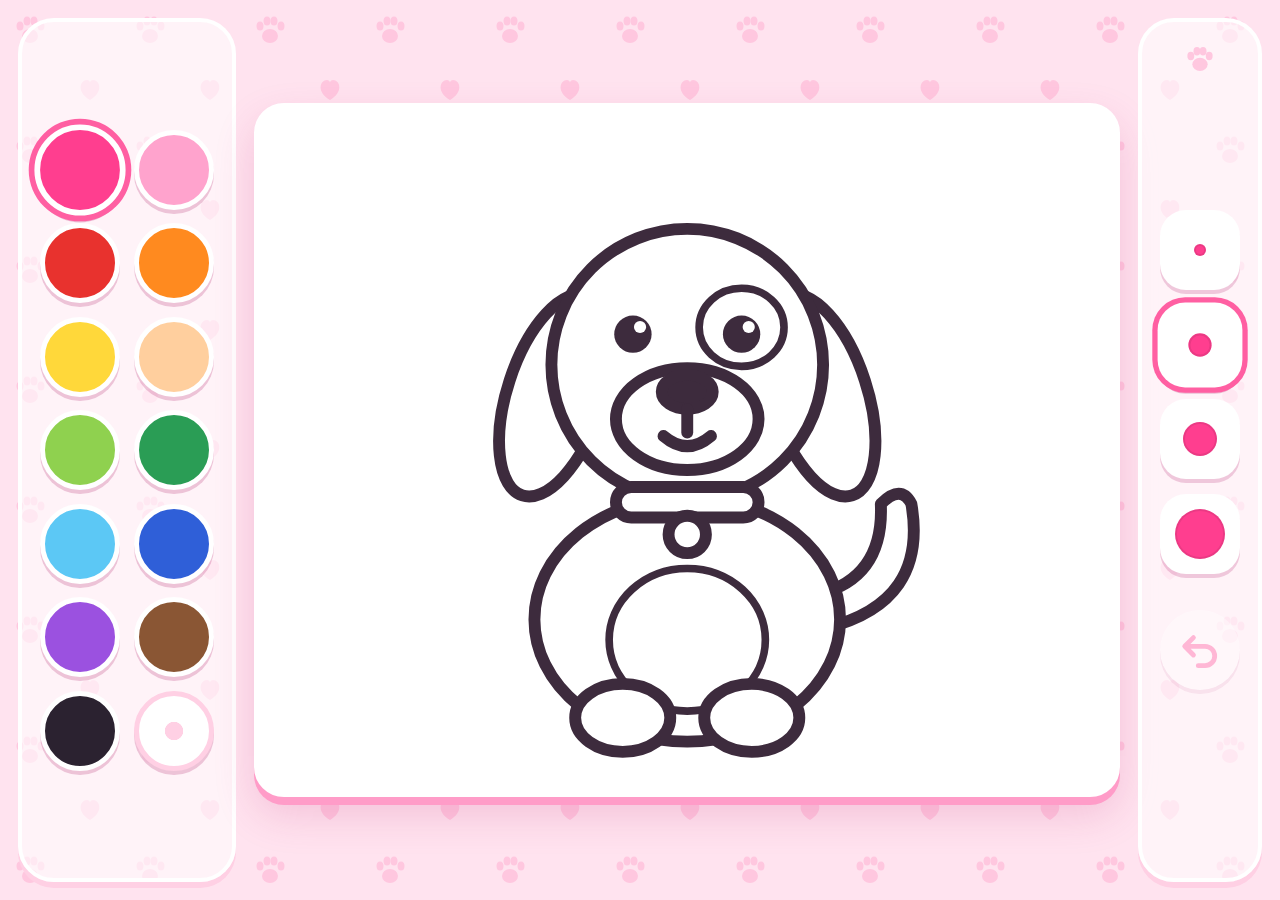
==== index.html @ 72057b92 "Pintitas: app para pintar animalitos en la tablet Co-Authored-By: Claude Opus 5.5 <noreply@anthropic" ====
<!doctype html>
<html lang="es">
<head>
<meta charset="utf-8">
<meta name="viewport" content="width=device-width, initial-scale=1, maximum-scale=1, user-scalable=no, viewport-fit=cover">
<meta name="theme-color" content="#ff5fa2">
<meta name="mobile-web-app-capable" content="yes">
<title>Pintitas</title>
<link rel="manifest" href="manifest.webmanifest">
<link rel="icon" href="icono-192.png">
<link rel="preconnect" href="https://fonts.googleapis.com">
<link rel="preconnect" href="https://fonts.gstatic.com" crossorigin>
<link href="https://fonts.googleapis.com/css2?family=Fredoka:wght@500;600&display=swap" rel="stylesheet">
<link rel="stylesheet" href="estilos.css">
</head>
<body>
<div id="app">
  <aside id="colores" class="panel"></aside>

  <main id="centro">
    <div id="hoja">
      <canvas id="lienzo" width="1250" height="1000"></canvas>
      <div id="linea"></div>
    </div>
  </main>

  <aside id="herramientas" class="panel">
    <button id="secreto" aria-label="Menú de papá">
      <svg viewBox="0 0 60 60" aria-hidden="true">
        <circle class="anillo" cx="30" cy="30" r="26"/>
        <g class="huella">
          <ellipse cx="30" cy="37" rx="10" ry="8.5"/>
          <ellipse cx="18" cy="26" rx="4.5" ry="5.5"/>
          <ellipse cx="26" cy="20" rx="4.5" ry="5.5"/>
          <ellipse cx="34" cy="20" rx="4.5" ry="5.5"/>
          <ellipse cx="42" cy="26" rx="4.5" ry="5.5"/>
        </g>
      </svg>
    </button>
    <div id="tamanos"></div>
    <button id="deshacer" class="redondo" aria-label="Deshacer">
      <svg viewBox="0 0 48 48" aria-hidden="true"><path d="M17 12 L8 21 L17 30 M9 21 H29 a10 10 0 0 1 0 20 H22"/></svg>
    </button>
  </aside>
</div>

<!-- Pregunta para papá -->
<div id="clave" class="velo" hidden>
  <div class="tarjeta chica">
    <p class="titulo">Solo para papá</p>
    <p id="pregunta"></p>
    <div id="respuesta"></div>
    <div id="teclado"></div>
  </div>
</div>

<!-- Menú de papá -->
<div id="menu" class="velo" hidden>
  <div class="tarjeta grande">
    <div class="cabecera">
      <p class="titulo">Elige el dibujo</p>
      <button id="listo" class="boton rosa">Listo</button>
    </div>
    <div id="galeria" class="desplazable"></div>
    <div class="pie">
      <button id="borrar" class="boton">Borrar este dibujo</button>
      <button id="completa" class="boton">Pantalla completa</button>
    </div>
  </div>
</div>

<script src="plantillas.js"></script>
<script src="app.js"></script>
</body>
</html>
---- estilos.css ----
:root {
  --fondo: #ffe3ef;
  --rosa: #ff5fa2;
  --rosa-medio: #ff9cc8;
  --rosa-suave: #ffd0e4;
  --tinta: #4a2d45;
  --b: min(9.4vh, 80px);
}

* { box-sizing: border-box; -webkit-tap-highlight-color: transparent; }

html, body {
  margin: 0;
  height: 100%;
  overflow: hidden;
  overscroll-behavior: none;
  touch-action: none;
  -webkit-user-select: none;
  user-select: none;
  -webkit-touch-callout: none;
}

body {
  background-color: var(--fondo);
  background-image: url("data:image/svg+xml,%3Csvg xmlns='http://www.w3.org/2000/svg' width='120' height='120' viewBox='0 0 120 120'%3E%3Cg fill='%23ffc7df'%3E%3Cellipse cx='30' cy='36' rx='8' ry='7'/%3E%3Cellipse cx='20' cy='26' rx='3.5' ry='4.5'/%3E%3Cellipse cx='27' cy='21' rx='3.5' ry='4.5'/%3E%3Cellipse cx='34' cy='21' rx='3.5' ry='4.5'/%3E%3Cellipse cx='41' cy='26' rx='3.5' ry='4.5'/%3E%3Cpath d='M90 100c-14-8-10-20-3-20 3 0 3 3 3 3s0-3 3-3c7 0 11 12-3 20z'/%3E%3C/g%3E%3C/svg%3E");
  color: var(--tinta);
  font-family: 'Fredoka', 'Nunito', system-ui, sans-serif;
}

button {
  font: inherit;
  color: inherit;
  border: 0;
  padding: 0;
  background: none;
  cursor: pointer;
  touch-action: none;
}

#app {
  display: grid;
  grid-template-columns: auto 1fr auto;
  gap: 2vh;
  height: 100vh;
  height: 100dvh;
  padding: 2vh;
}

.panel {
  background: rgba(255, 255, 255, 0.6);
  border: 4px solid #fff;
  border-radius: 36px;
  padding: 2vh;
  box-shadow: 0 6px 0 var(--rosa-suave);
}

/* Colores */
#colores {
  display: grid;
  grid-template-columns: repeat(2, var(--b));
  grid-auto-rows: var(--b);
  gap: 1.5vh;
  align-content: center;
}

.color {
  width: var(--b);
  height: var(--b);
  border-radius: 50%;
  background: var(--c);
  border: 5px solid #fff;
  box-shadow: 0 4px 0 rgba(190, 70, 130, 0.28);
  transition: transform 0.15s ease;
}
.color.blanco {
  background: #fff;
  border-color: var(--rosa-suave);
  background-image: radial-gradient(circle, var(--rosa-suave) 0 18%, transparent 19%);
}
.color.activo {
  transform: scale(1.14);
  box-shadow: 0 0 0 5px var(--rosa), 0 6px 0 rgba(190, 70, 130, 0.3);
}
.color:active { transform: scale(0.94); }

/* Hoja */
#centro {
  display: flex;
  align-items: center;
  justify-content: center;
  min-width: 0;
  min-height: 0;
}

#hoja {
  position: relative;
  aspect-ratio: 5 / 4;
  width: min(100%, calc((100dvh - 4vh - 14px) * 1.25));
  background: #fff;
  border-radius: 30px;
  border: 7px solid #fff;
  box-shadow: 0 8px 0 var(--rosa-medio), 0 18px 40px rgba(200, 60, 130, 0.2);
  overflow: hidden;
  isolation: isolate;
}

#lienzo, #linea {
  position: absolute;
  inset: 0;
  width: 100%;
  height: 100%;
  border-radius: 22px;
}
#lienzo { touch-action: none; }
#linea { pointer-events: none; mix-blend-mode: multiply; }
#linea svg { display: block; width: 100%; height: 100%; }

/* Herramientas */
#herramientas {
  position: relative;
  display: flex;
  flex-direction: column;
  align-items: center;
  justify-content: center;
  gap: 2vh;
  width: calc(var(--b) + 4vh + 8px);
}

#tamanos { display: flex; flex-direction: column; gap: 1.6vh; }

.tamano, .redondo {
  width: var(--b);
  height: var(--b);
  border-radius: 26px;
  background: #fff;
  display: grid;
  place-items: center;
  box-shadow: 0 4px 0 rgba(190, 70, 130, 0.25);
  transition: transform 0.15s ease;
}
.tamano span {
  display: block;
  border-radius: 50%;
  background: var(--c, var(--rosa));
  box-shadow: inset 0 0 0 2px rgba(0, 0, 0, 0.08);
}
.tamano.activo { box-shadow: 0 0 0 5px var(--rosa), 0 6px 0 rgba(190, 70, 130, 0.3); transform: scale(1.06); }
.tamano:active, .redondo:active { transform: scale(0.94); }

.redondo { border-radius: 50%; margin-top: 2vh; }
.redondo svg { width: 58%; height: 58%; fill: none; stroke: var(--rosa); stroke-width: 5; stroke-linecap: round; stroke-linejoin: round; }
.redondo:disabled { opacity: 0.4; }

/* Botón escondido de papá */
#secreto {
  position: absolute;
  top: 1.6vh;
  left: 50%;
  translate: -50% 0;
  width: 46px;
  height: 46px;
  opacity: 0.5;
}
#secreto svg { width: 100%; height: 100%; overflow: visible; }
#secreto .huella { fill: var(--rosa-medio); }
#secreto .anillo {
  fill: none;
  stroke: var(--rosa);
  stroke-width: 5;
  stroke-linecap: round;
  stroke-dasharray: 164;
  stroke-dashoffset: 164;
  transform: rotate(-90deg);
  transform-origin: 30px 30px;
}
#secreto.cargando { opacity: 1; }
#secreto.cargando .anillo { stroke-dashoffset: 0; transition: stroke-dashoffset 3s linear; }

/* Ventanas de papá */
.velo {
  position: fixed;
  inset: 0;
  z-index: 10;
  display: grid;
  place-items: center;
  background: rgba(255, 190, 220, 0.55);
  backdrop-filter: blur(6px);
  -webkit-backdrop-filter: blur(6px);
  padding: 3vh;
}
.velo[hidden] { display: none; }

.tarjeta {
  background: #fff;
  border-radius: 32px;
  box-shadow: 0 10px 0 var(--rosa-medio), 0 24px 60px rgba(200, 60, 130, 0.25);
  padding: 24px;
}
.tarjeta.chica { width: min(420px, 100%); text-align: center; }
.tarjeta.grande { width: min(1100px, 100%); max-height: calc(100dvh - 6vh); display: flex; flex-direction: column; gap: 16px; }

.titulo { margin: 0; font-size: 26px; font-weight: 600; color: var(--rosa); }
#pregunta { margin: 10px 0 8px; font-size: 34px; font-weight: 600; }
#respuesta {
  height: 64px;
  margin: 0 auto 14px;
  width: 140px;
  border-radius: 18px;
  background: var(--fondo);
  font-size: 40px;
  font-weight: 600;
  line-height: 64px;
}
#respuesta.mal { animation: sacudir 0.4s; background: #ffd5d5; }
@keyframes sacudir { 25% { translate: -10px 0; } 75% { translate: 10px 0; } }

#teclado { display: grid; grid-template-columns: repeat(3, 1fr); gap: 10px; }
#teclado button {
  height: 64px;
  border-radius: 18px;
  background: var(--fondo);
  font-size: 30px;
  font-weight: 600;
}
#teclado button:active { background: var(--rosa-suave); }
#teclado .chico { font-size: 18px; }

.cabecera, .pie { display: flex; align-items: center; justify-content: space-between; gap: 12px; }
.pie { justify-content: flex-start; }

.boton {
  padding: 14px 22px;
  border-radius: 18px;
  background: var(--fondo);
  font-size: 19px;
  font-weight: 600;
}
.boton.rosa { background: var(--rosa); color: #fff; }
.boton.alerta { background: #ff6b6b; color: #fff; }

#galeria {
  display: grid;
  grid-template-columns: repeat(auto-fill, minmax(150px, 1fr));
  gap: 14px;
  overflow-y: auto;
  touch-action: pan-y;
  padding: 4px;
  min-height: 0;
}
.ficha {
  border-radius: 20px;
  background: var(--fondo);
  padding: 8px 8px 6px;
  border: 4px solid transparent;
  display: flex;
  flex-direction: column;
  align-items: center;
  gap: 4px;
  touch-action: pan-y;
}
.ficha.activa { border-color: var(--rosa); }
.ficha .mini { width: 100%; aspect-ratio: 5 / 4; background: #fff; border-radius: 14px; overflow: hidden; }
.ficha .mini svg { display: block; width: 100%; height: 100%; }
.ficha span { font-size: 17px; font-weight: 600; }

/* Tablet en vertical */
@media (orientation: portrait) {
  :root { --b: min(9vw, 80px); }
  #app { grid-template-columns: 1fr; grid-template-rows: auto 1fr auto; }
  #colores { grid-template-columns: repeat(7, var(--b)); justify-content: center; }
  #herramientas { flex-direction: row; width: auto; }
  #tamanos { flex-direction: row; }
  .redondo { margin: 0 0 0 2vw; }
  #secreto { top: 50%; left: 2vw; translate: 0 -50%; }
  #hoja { width: min(100%, calc((100dvh - 3 * var(--b) - 16vh) * 1.25)); }
}
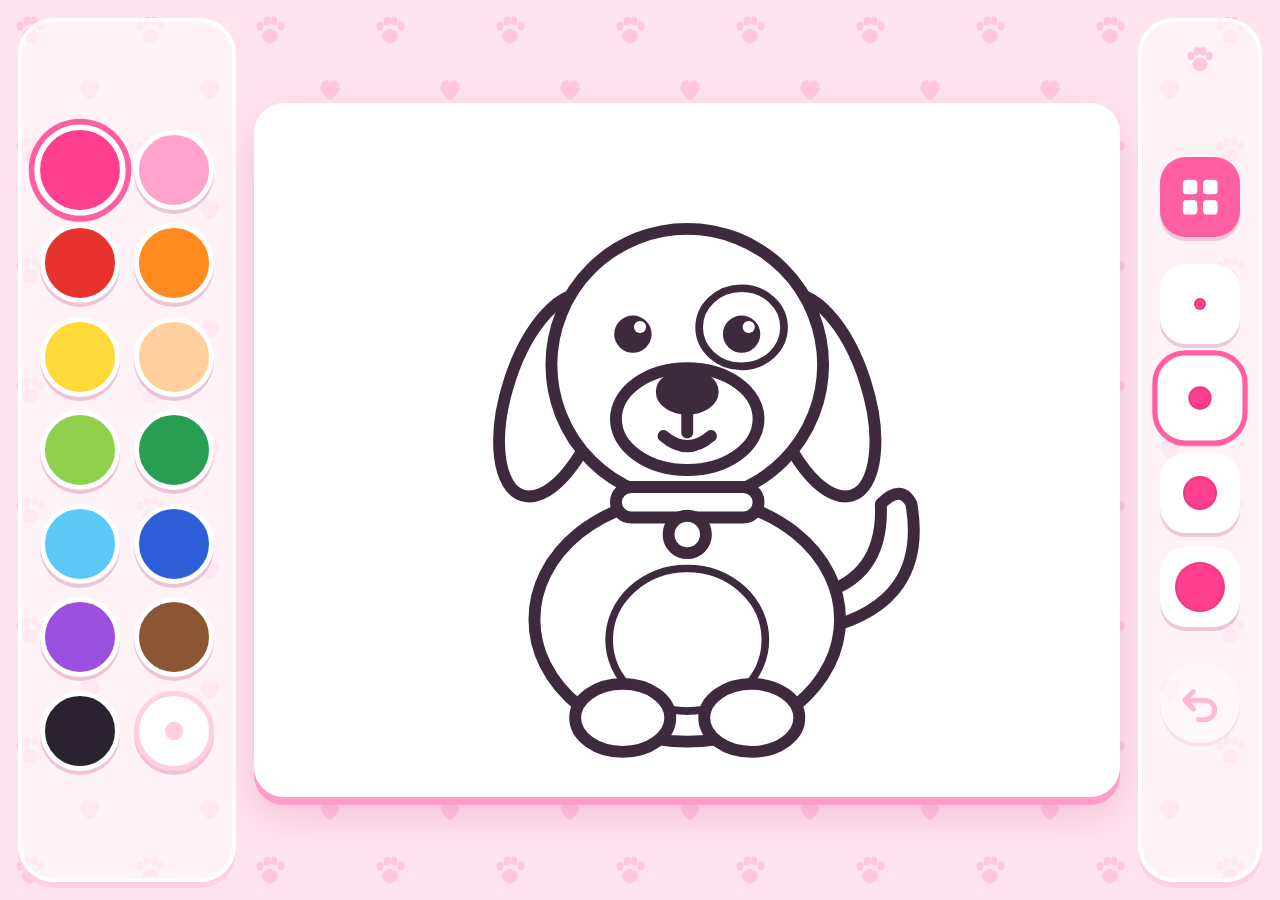
==== commit 79a2a3aa: "Botón para que la niña elija el dibujo Co-Authored-By: Claude Opus 5.5 <noreply@anthropic.com>" ====
--- a/index.html
+++ b/index.html
@@ -37,6 +37,12 @@
         </g>
       </svg>
     </button>
+    <button id="dibujos" class="redondo dibujos" aria-label="Elegir dibujo">
+      <svg viewBox="0 0 48 48" aria-hidden="true">
+        <rect x="6" y="6" width="15" height="15" rx="4"/><rect x="27" y="6" width="15" height="15" rx="4"/>
+        <rect x="6" y="27" width="15" height="15" rx="4"/><rect x="27" y="27" width="15" height="15" rx="4"/>
+      </svg>
+    </button>
     <div id="tamanos"></div>
     <button id="deshacer" class="redondo" aria-label="Deshacer">
       <svg viewBox="0 0 48 48" aria-hidden="true"><path d="M17 12 L8 21 L17 30 M9 21 H29 a10 10 0 0 1 0 20 H22"/></svg>
@@ -58,8 +64,11 @@
 <div id="menu" class="velo" hidden>
   <div class="tarjeta grande">
     <div class="cabecera">
-      <p class="titulo">Elige el dibujo</p>
+      <p class="titulo" id="titulo-menu">Elige el dibujo</p>
       <button id="listo" class="boton rosa">Listo</button>
+      <button id="cerrar-nina" class="cerrar" aria-label="Cerrar">
+        <svg viewBox="0 0 48 48" aria-hidden="true"><path d="M14 14 L34 34 M34 14 L14 34"/></svg>
+      </button>
     </div>
     <div id="galeria" class="desplazable"></div>
     <div class="pie">
--- a/estilos.css
+++ b/estilos.css
@@ -263,6 +263,27 @@
 .ficha .mini svg { display: block; width: 100%; height: 100%; }
 .ficha span { font-size: 17px; font-weight: 600; }
 
+/* Botón de dibujos (lo usa ella) */
+.redondo.dibujos { margin: 0 0 1vh; border-radius: 26px; background: var(--rosa); }
+.redondo.dibujos svg { fill: #fff; stroke: none; }
+
+.cerrar {
+  display: none;
+  width: 64px;
+  height: 64px;
+  border-radius: 50%;
+  background: var(--rosa);
+  flex: none;
+}
+.cerrar svg { width: 60%; height: 60%; fill: none; stroke: #fff; stroke-width: 6; stroke-linecap: round; }
+
+/* Galería en modo niña: fichas grandes, sin botones de papá */
+#menu.nina .pie, #menu.nina #listo { display: none; }
+#menu.nina .cerrar { display: grid; place-items: center; }
+#menu.nina .titulo { font-size: 30px; }
+#menu.nina #galeria { grid-template-columns: repeat(auto-fill, minmax(190px, 1fr)); gap: 18px; }
+#menu.nina .ficha span { font-size: 20px; }
+
 /* Tablet en vertical */
 @media (orientation: portrait) {
   :root { --b: min(9vw, 80px); }
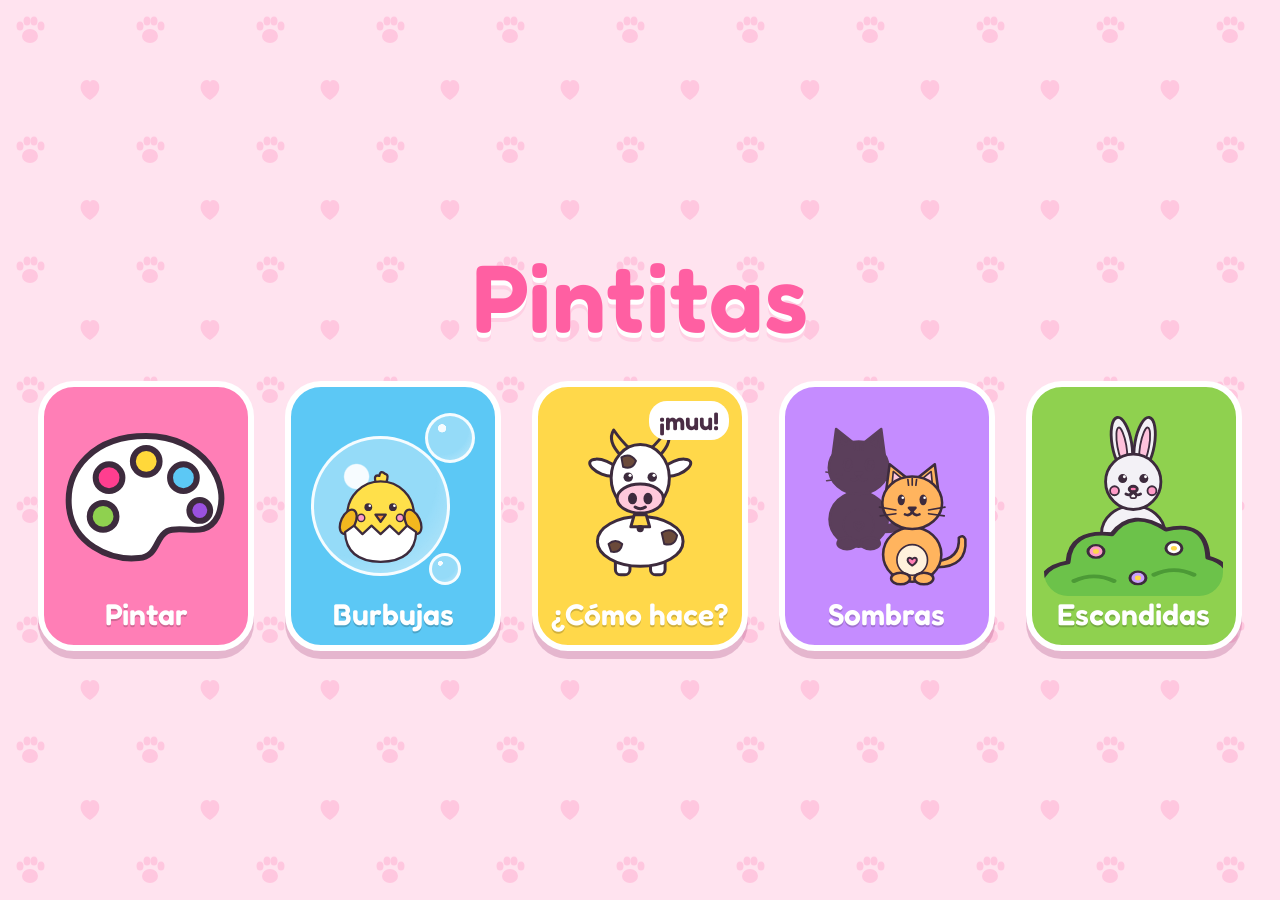
==== commit 0ee4be85: "Inicio con 4 juegos: Burbujas, ¿Cómo hace?, Sombras y Escondidas Co-Authored-By: Claude Opus 5.5 <no" ====
--- a/index.html
+++ b/index.html
@@ -14,8 +14,25 @@
 <link rel="stylesheet" href="estilos.css">
 </head>
 <body>
-<div id="app">
-  <aside id="colores" class="panel"></aside>
+<!-- Inicio: los juegos -->
+<section id="inicio" class="pantalla">
+  <h1 class="logo">Pintitas</h1>
+  <div id="botones-inicio"></div>
+</section>
+
+<!-- Juegos (se arman en juegos.js) -->
+<section id="j-burbujas" class="pantalla juego" hidden></section>
+<section id="j-animales" class="pantalla juego" hidden></section>
+<section id="j-sombras" class="pantalla juego" hidden></section>
+<section id="j-escondidas" class="pantalla juego" hidden></section>
+
+<!-- Pintar -->
+<div id="app" class="pantalla" hidden>
+  <aside id="colores" class="panel">
+    <button class="casita ancha" aria-label="Volver al inicio">
+      <svg viewBox="0 0 48 48" aria-hidden="true"><path d="M24 7 L43 24 H37 V41 H11 V24 H5 Z"/><rect x="20" y="29" width="8" height="12" rx="2" class="puerta"/></svg>
+    </button>
+  </aside>
 
   <main id="centro">
     <div id="hoja">
@@ -80,5 +97,6 @@
 
 <script src="plantillas.js"></script>
 <script src="app.js"></script>
+<script src="juegos.js"></script>
 </body>
 </html>
--- a/estilos.css
+++ b/estilos.css
@@ -295,3 +295,295 @@
   #secreto { top: 50%; left: 2vw; translate: 0 -50%; }
   #hoja { width: min(100%, calc((100dvh - 3 * var(--b) - 16vh) * 1.25)); }
 }
+
+/* ================= Pantallas y juegos ================= */
+.pantalla[hidden] { display: none !important; }
+
+/* Animalitos a color */
+.pintado, .sombra { width: 100%; height: 100%; }
+.pintado svg, .sombra svg { display: block; width: 100%; height: 100%; overflow: visible; }
+.pintado svg > g { fill: var(--c1); }
+.pintado .d { fill: var(--c2); }
+.pintado .d2 { fill: #c98b5e; }
+.pintado .d3 { fill: #8fd36a; }
+.pintado .bl { fill: #fff; }
+.pintado .pico { fill: #ff9a2e; }
+.pintado .rosa { fill: #ff7eb6; }
+.pintado .rosado { fill: #ffc9dc; }
+.pintado .amar { fill: #ffd84a; }
+.pintado .amar2 { fill: #f2b81f; }
+.pintado .verde { fill: #7cc95a; }
+.pintado .verde2 { fill: #4fb565; }
+.pintado .agua { fill: #bfe9ff; }
+.pintado .crema { fill: #fff1cf; }
+.pintado .cafe { fill: #96693f; }
+.pintado .morado { fill: #8a4fd6; }
+.pintado .mj { fill: #ff9cc8; }
+.juego .esc, #inicio .esc { display: none; }
+.sombra svg * { stroke: #5b3f5b; }
+.sombra svg > g, .sombra svg *:not([fill="none"]) { fill: #5b3f5b; }
+.sombra .esc { display: none; }
+
+/* Casita para volver */
+.casita {
+  width: 76px;
+  height: 76px;
+  border-radius: 50%;
+  background: var(--rosa);
+  box-shadow: 0 5px 0 #d94a88;
+  display: grid;
+  place-items: center;
+  flex: none;
+}
+.casita svg { width: 58%; height: 58%; }
+.casita svg path { fill: #fff; }
+.casita svg .puerta { fill: var(--rosa); }
+.casita:active { transform: translateY(3px); box-shadow: 0 2px 0 #d94a88; }
+.juego > .casita { position: absolute; top: 3vh; left: 3vh; z-index: 5; }
+#colores .casita.ancha {
+  grid-column: 1 / -1;
+  width: auto;
+  height: var(--b);
+  border-radius: calc(var(--b) / 2);
+}
+#colores .casita.ancha svg { width: auto; height: 60%; }
+
+/* Inicio */
+#inicio {
+  height: 100vh;
+  height: 100dvh;
+  display: flex;
+  flex-direction: column;
+  align-items: center;
+  justify-content: center;
+  gap: 4vh;
+  padding: 3vh 3vw;
+}
+.logo {
+  margin: 0;
+  font-size: min(13vh, 96px);
+  font-weight: 600;
+  color: var(--rosa);
+  letter-spacing: 1px;
+  text-shadow: 0 5px 0 #fff, 0 9px 0 var(--rosa-suave);
+  line-height: 1;
+}
+#botones-inicio {
+  display: grid;
+  grid-template-columns: repeat(5, 1fr);
+  gap: 2.4vw;
+  width: min(100%, 1250px);
+}
+.entrada {
+  aspect-ratio: 4 / 5;
+  max-height: 58vh;
+  border-radius: 36px;
+  background: var(--fondo-boton);
+  border: 6px solid #fff;
+  box-shadow: 0 8px 0 rgba(150, 50, 110, 0.25);
+  display: flex;
+  flex-direction: column;
+  align-items: center;
+  padding: 1.6vh 1vw 1.4vh;
+  transition: transform 0.15s;
+}
+.entrada:active { transform: scale(0.95); }
+.entrada span {
+  font-size: min(3.6vh, 2.4vw, 30px);
+  font-weight: 600;
+  color: #fff;
+  text-shadow: 0 2px 0 rgba(0, 0, 0, 0.18);
+  white-space: nowrap;
+}
+.arte { position: relative; flex: 1; width: 100%; min-height: 0; }
+.arte > .pintado, .arte > .sombra, .arte > svg { position: absolute; inset: 0; }
+.arte .paleta { width: 100%; height: 100%; }
+.arte .globo {
+  position: absolute;
+  top: 0;
+  right: 0;
+  background: #fff;
+  border-radius: 18px;
+  padding: 4px 10px;
+  font-size: min(2.8vh, 2vw);
+  font-weight: 600;
+  color: var(--tinta);
+}
+.arte.dos .sombra { transform: translate(-16%, -8%) scale(0.85); }
+.arte.dos .pintado { transform: translate(14%, 10%) scale(0.85); }
+.pompa {
+  position: absolute;
+  border-radius: 50%;
+  background: radial-gradient(circle at 32% 28%, rgba(255,255,255,.95) 0 9%, rgba(255,255,255,.35) 10% 60%, rgba(255,255,255,.6) 100%);
+  border: 3px solid rgba(255, 255, 255, 0.9);
+}
+.pompa.p1 { width: 78%; aspect-ratio: 1; left: 4%; top: 18%; }
+.pompa.p1 .pintado { transform: scale(0.9); }
+.pompa.p2 { width: 28%; aspect-ratio: 1; right: 4%; top: 6%; }
+.pompa.p3 { width: 18%; aspect-ratio: 1; right: 12%; bottom: 6%; }
+.arte.esconde { overflow: hidden; border-radius: 24px; }
+.arte.esconde .pintado { transform: translateY(-4%) scale(0.95); }
+.arte .mata { position: absolute; left: -6%; right: -6%; bottom: -4%; height: 52%; }
+.arte .mata svg { width: 100%; height: 100%; display: block; }
+
+/* Fondo de los juegos */
+.juego {
+  position: relative;
+  height: 100vh;
+  height: 100dvh;
+  overflow: hidden;
+}
+
+/* Burbujas */
+#j-burbujas { background: linear-gradient(#cdeeff, #ffe3ef); }
+.campo { position: absolute; inset: 0; }
+.burbuja { position: absolute; bottom: -30vmin; }
+.burbuja .interior {
+  width: 100%;
+  height: 100%;
+  border-radius: 50%;
+  padding: 12%;
+  background: radial-gradient(circle at 32% 28%, rgba(255,255,255,.95) 0 8%, rgba(255,255,255,.25) 9% 62%, rgba(190,230,255,.55) 100%);
+  border: 4px solid rgba(255, 255, 255, 0.95);
+  box-shadow: inset -6px -8px 0 rgba(150, 200, 255, 0.35), 0 6px 18px rgba(120, 160, 220, 0.25);
+}
+
+/* Chispas de fiesta */
+.chispa {
+  position: fixed;
+  z-index: 50;
+  width: 18px;
+  height: 18px;
+  border-radius: 50%;
+  pointer-events: none;
+}
+.chispa.estrellita {
+  width: 28px;
+  height: 28px;
+  border-radius: 0;
+  clip-path: polygon(50% 0, 62% 36%, 100% 38%, 70% 60%, 80% 100%, 50% 76%, 20% 100%, 30% 60%, 0 38%, 38% 36%);
+}
+
+/* ¿Cómo hace? */
+#j-animales { background: linear-gradient(#fff4c4, #ffe3ef); }
+.barra {
+  position: absolute;
+  top: 3vh;
+  right: 3vh;
+  display: flex;
+  gap: 2vh;
+  z-index: 5;
+}
+.redondo-juego {
+  width: 76px;
+  height: 76px;
+  border-radius: 50%;
+  background: #fff;
+  box-shadow: 0 5px 0 rgba(150, 50, 110, 0.2);
+  display: grid;
+  place-items: center;
+  font-size: 46px;
+  font-weight: 600;
+  color: var(--rosa);
+}
+.redondo-juego svg { width: 56%; height: 56%; fill: none; stroke: var(--rosa); stroke-width: 5; stroke-linecap: round; stroke-linejoin: round; }
+.pregunta { background: #ffd84a; color: #fff; text-shadow: 0 2px 0 rgba(0,0,0,.15); }
+.pregunta.activa { animation: latido 1.2s ease-in-out infinite; }
+@keyframes latido { 50% { transform: scale(1.12); } }
+.grilla {
+  position: absolute;
+  inset: 13vh 4vw 4vh;
+  display: grid;
+  grid-template-columns: repeat(4, 1fr);
+  gap: 2.4vw;
+  align-items: center;
+}
+.carta {
+  aspect-ratio: 5 / 6;
+  max-height: 100%;
+  border-radius: 34px;
+  background: #fff;
+  border: 6px solid #fff;
+  box-shadow: 0 8px 0 rgba(150, 50, 110, 0.18);
+  padding: 4%;
+}
+.carta.bien { border-color: #8fd14f; background: #f1ffe6; }
+
+/* Sombras */
+#j-sombras { background: linear-gradient(#efe2ff, #ffe3ef); }
+.zona-sombra {
+  position: absolute;
+  top: 4vh;
+  left: 50%;
+  translate: -50% 0;
+  width: min(46vh * 1.25, 60vw);
+  height: 46vh;
+  border-radius: 40px;
+  background: rgba(255, 255, 255, 0.7);
+  border: 6px dashed #c9a0ff;
+  padding: 2vh;
+}
+.opciones {
+  position: absolute;
+  left: 0;
+  right: 0;
+  bottom: 4vh;
+  height: 38vh;
+  display: flex;
+  justify-content: center;
+  gap: 4vw;
+}
+.opcion {
+  height: 100%;
+  aspect-ratio: 5 / 4;
+  border-radius: 34px;
+  background: #fff;
+  box-shadow: 0 8px 0 rgba(150, 50, 110, 0.18);
+  padding: 1.5vh;
+  touch-action: none;
+  position: relative;
+}
+.opcion.agarrada { z-index: 10; box-shadow: 0 18px 30px rgba(150, 50, 110, 0.3); }
+
+/* Escondidas */
+#j-escondidas { background: linear-gradient(#ffe3ef, #fdeef4 45%, #d9f3c6); }
+.prado {
+  position: absolute;
+  inset: 12vh 5vw 4vh;
+  display: grid;
+  grid-template-columns: repeat(3, 1fr);
+  grid-template-rows: repeat(2, 1fr);
+  gap: 2vh 4vw;
+}
+.escondite { position: relative; overflow: hidden; border-radius: 30px; }
+.escondite .animal {
+  position: absolute;
+  left: 8%;
+  right: 8%;
+  bottom: 0;
+  height: 78%;
+  transform: translateY(70%) scale(0.85);
+  transition: transform 0.45s cubic-bezier(.3,1.5,.5,1);
+}
+.escondite .mata {
+  position: absolute;
+  left: 0;
+  right: 0;
+  bottom: 0;
+  height: 62%;
+  transition: transform 0.4s ease;
+}
+.escondite .mata svg { width: 100%; height: 100%; display: block; }
+.escondite.abierto .animal { transform: translateY(-6%) scale(1); }
+.escondite.abierto .mata { transform: translateY(42%); }
+
+/* Animalitos más grandes (el dibujo deja márgenes dentro de su cuadro) */
+.carta svg, .opcion svg, .zona-sombra svg, .burbuja .pintado svg, .escondite .animal svg { transform: scale(1.25); }
+.arte > .pintado svg, .arte > .sombra svg { transform: scale(1.2); }
+.pompa.p1 .pintado svg { transform: scale(1.35); }
+
+@media (orientation: portrait) {
+  #botones-inicio { grid-template-columns: repeat(3, 1fr); }
+  .grilla { grid-template-columns: repeat(2, 1fr); }
+  .prado { grid-template-columns: repeat(2, 1fr); grid-template-rows: repeat(3, 1fr); }
+}
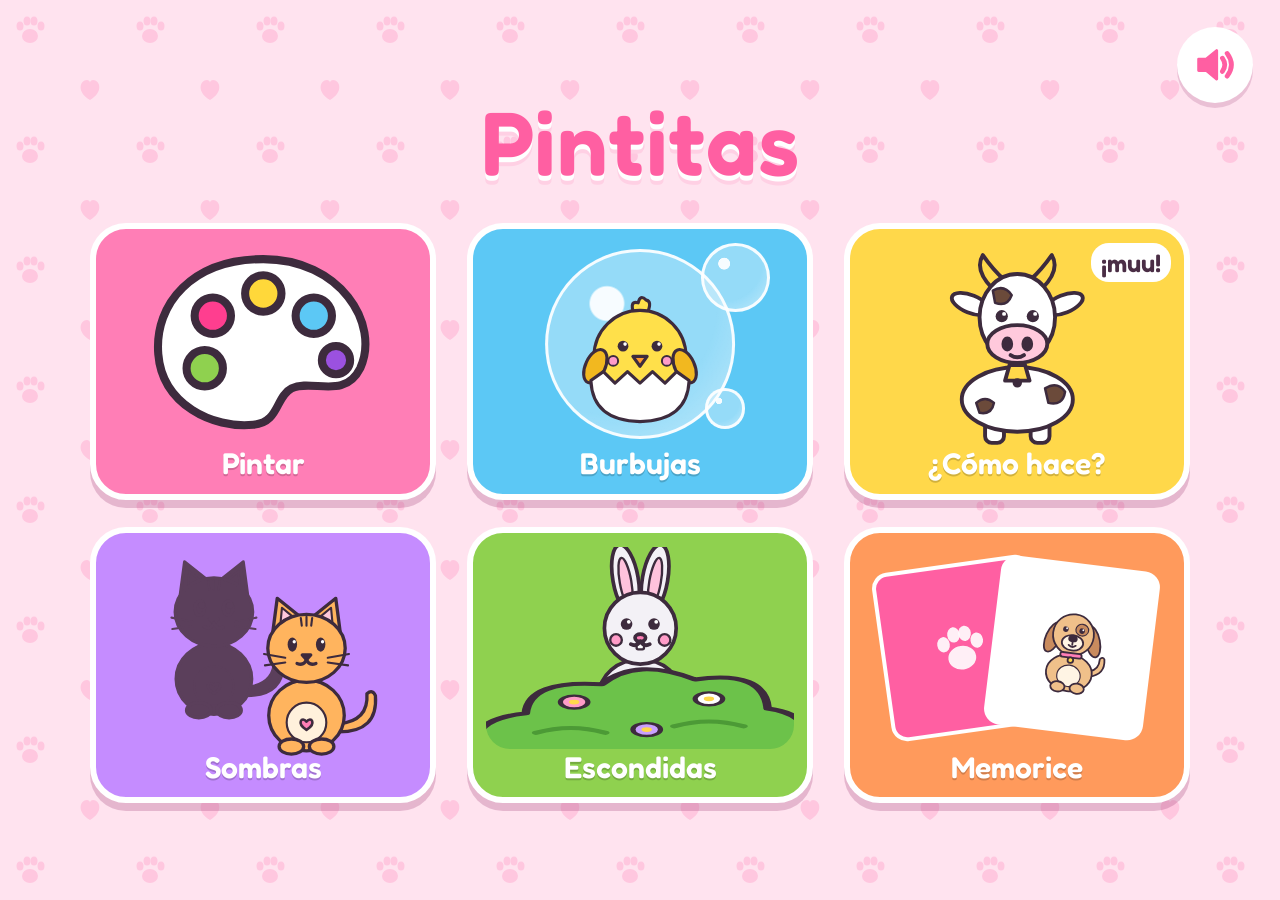
==== commit acf13da0: "Botón de sonido, 10 animales nuevos y juego Memorice Co-Authored-By: Claude Opus 5.5 <noreply@anthro" ====
--- a/index.html
+++ b/index.html
@@ -25,6 +25,7 @@
 <section id="j-animales" class="pantalla juego" hidden></section>
 <section id="j-sombras" class="pantalla juego" hidden></section>
 <section id="j-escondidas" class="pantalla juego" hidden></section>
+<section id="j-memorice" class="pantalla juego" hidden></section>
 
 <!-- Pintar -->
 <div id="app" class="pantalla" hidden>
--- a/estilos.css
+++ b/estilos.css
@@ -350,6 +350,7 @@
 
 /* Inicio */
 #inicio {
+  position: relative;
   height: 100vh;
   height: 100dvh;
   display: flex;
@@ -361,7 +362,7 @@
 }
 .logo {
   margin: 0;
-  font-size: min(13vh, 96px);
+  font-size: min(11vh, 90px);
   font-weight: 600;
   color: var(--rosa);
   letter-spacing: 1px;
@@ -370,13 +371,12 @@
 }
 #botones-inicio {
   display: grid;
-  grid-template-columns: repeat(5, 1fr);
-  gap: 2.4vw;
-  width: min(100%, 1250px);
+  grid-template-columns: repeat(3, 1fr);
+  gap: 3vh 2.4vw;
+  width: min(100%, calc(118vh + 5vw), 1100px);
 }
 .entrada {
-  aspect-ratio: 4 / 5;
-  max-height: 58vh;
+  aspect-ratio: 5 / 4;
   border-radius: 36px;
   background: var(--fondo-boton);
   border: 6px solid #fff;
@@ -417,10 +417,10 @@
   background: radial-gradient(circle at 32% 28%, rgba(255,255,255,.95) 0 9%, rgba(255,255,255,.35) 10% 60%, rgba(255,255,255,.6) 100%);
   border: 3px solid rgba(255, 255, 255, 0.9);
 }
-.pompa.p1 { width: 78%; aspect-ratio: 1; left: 4%; top: 18%; }
+.pompa.p1 { height: 94%; aspect-ratio: 1; left: 50%; translate: -50% 0; top: 3%; }
 .pompa.p1 .pintado { transform: scale(0.9); }
-.pompa.p2 { width: 28%; aspect-ratio: 1; right: 4%; top: 6%; }
-.pompa.p3 { width: 18%; aspect-ratio: 1; right: 12%; bottom: 6%; }
+.pompa.p2 { height: 34%; aspect-ratio: 1; right: 8%; top: 0; }
+.pompa.p3 { height: 20%; aspect-ratio: 1; right: 16%; bottom: 8%; }
 .arte.esconde { overflow: hidden; border-radius: 24px; }
 .arte.esconde .pintado { transform: translateY(-4%) scale(0.95); }
 .arte .mata { position: absolute; left: -6%; right: -6%; bottom: -4%; height: 52%; }
@@ -578,12 +578,79 @@
 .escondite.abierto .mata { transform: translateY(42%); }
 
 /* Animalitos más grandes (el dibujo deja márgenes dentro de su cuadro) */
-.carta svg, .opcion svg, .zona-sombra svg, .burbuja .pintado svg, .escondite .animal svg { transform: scale(1.25); }
-.arte > .pintado svg, .arte > .sombra svg { transform: scale(1.2); }
+.cara svg, .carta svg, .opcion svg, .zona-sombra svg, .burbuja .pintado svg, .escondite .animal svg { transform: scale(1.25); }
+.arte > .pintado svg, .arte > .sombra svg { transform: scale(1.1); }
 .pompa.p1 .pintado svg { transform: scale(1.35); }
 
 @media (orientation: portrait) {
-  #botones-inicio { grid-template-columns: repeat(3, 1fr); }
+  #botones-inicio { grid-template-columns: repeat(2, 1fr); width: 100%; }
   .grilla { grid-template-columns: repeat(2, 1fr); }
   .prado { grid-template-columns: repeat(2, 1fr); grid-template-rows: repeat(3, 1fr); }
 }
+
+/* Botón de sonido */
+.sonido { position: absolute; top: 3vh; right: 3vh; }
+.sonido svg { width: 60%; height: 60%; }
+.sonido .cuerpo { fill: var(--rosa); stroke: var(--rosa); stroke-width: 3; }
+.sonido .cruz { display: none; }
+.sonido.apagado { background: #eee3ea; }
+.sonido.apagado .cuerpo { fill: #b9a6b4; stroke: #b9a6b4; }
+.sonido.apagado .ondas { display: none; }
+.sonido.apagado .cruz { display: inline; stroke: #b9a6b4; }
+
+/* Memorice */
+#j-memorice { background: linear-gradient(#ffe6d4, #ffe3ef); }
+.pares { font-size: 36px; background: #ff9a5c; color: #fff; text-shadow: 0 2px 0 rgba(0,0,0,.15); }
+.mesa {
+  position: absolute;
+  inset: 17vh 5vw 4vh;
+  display: grid;
+  grid-template-columns: repeat(var(--cols), 1fr);
+  grid-template-rows: repeat(var(--filas), 1fr);
+  gap: 2vh 2vw;
+  place-items: center;
+}
+.naipe {
+  height: 100%;
+  max-width: 100%;
+  aspect-ratio: 5 / 4;
+  perspective: 900px;
+}
+.giro {
+  position: relative;
+  width: 100%;
+  height: 100%;
+  transform-style: preserve-3d;
+  transition: transform 0.45s cubic-bezier(.3,1.3,.5,1);
+}
+.naipe.abierta .giro { transform: rotateY(180deg); }
+.dorso, .cara {
+  position: absolute;
+  inset: 0;
+  border-radius: 26px;
+  border: 6px solid #fff;
+  box-shadow: 0 7px 0 rgba(150, 50, 110, 0.2);
+  -webkit-backface-visibility: hidden;
+  backface-visibility: hidden;
+}
+.dorso {
+  background: var(--rosa);
+  background-image: radial-gradient(circle at 25% 20%, rgba(255,255,255,.25) 0 14%, transparent 15%);
+  display: grid;
+  place-items: center;
+}
+.dorso svg { width: 42%; height: 42%; fill: rgba(255, 255, 255, 0.9); }
+.cara { background: #fff; transform: rotateY(180deg); padding: 5%; }
+.naipe.pareja .cara { border-color: #8fd14f; background: #f1ffe6; }
+
+.arte.naipes .mini-dorso, .arte.naipes .mini-cara {
+  position: absolute;
+  top: 8%;
+  width: 52%;
+  height: 84%;
+  border-radius: 16px;
+  border: 4px solid #fff;
+}
+.arte.naipes .mini-dorso { left: 6%; background: var(--rosa); transform: rotate(-8deg); display: grid; place-items: center; }
+.arte.naipes .mini-dorso svg { width: 55%; fill: rgba(255,255,255,.9); }
+.arte.naipes .mini-cara { right: 6%; background: #fff; transform: rotate(7deg); padding: 4%; }
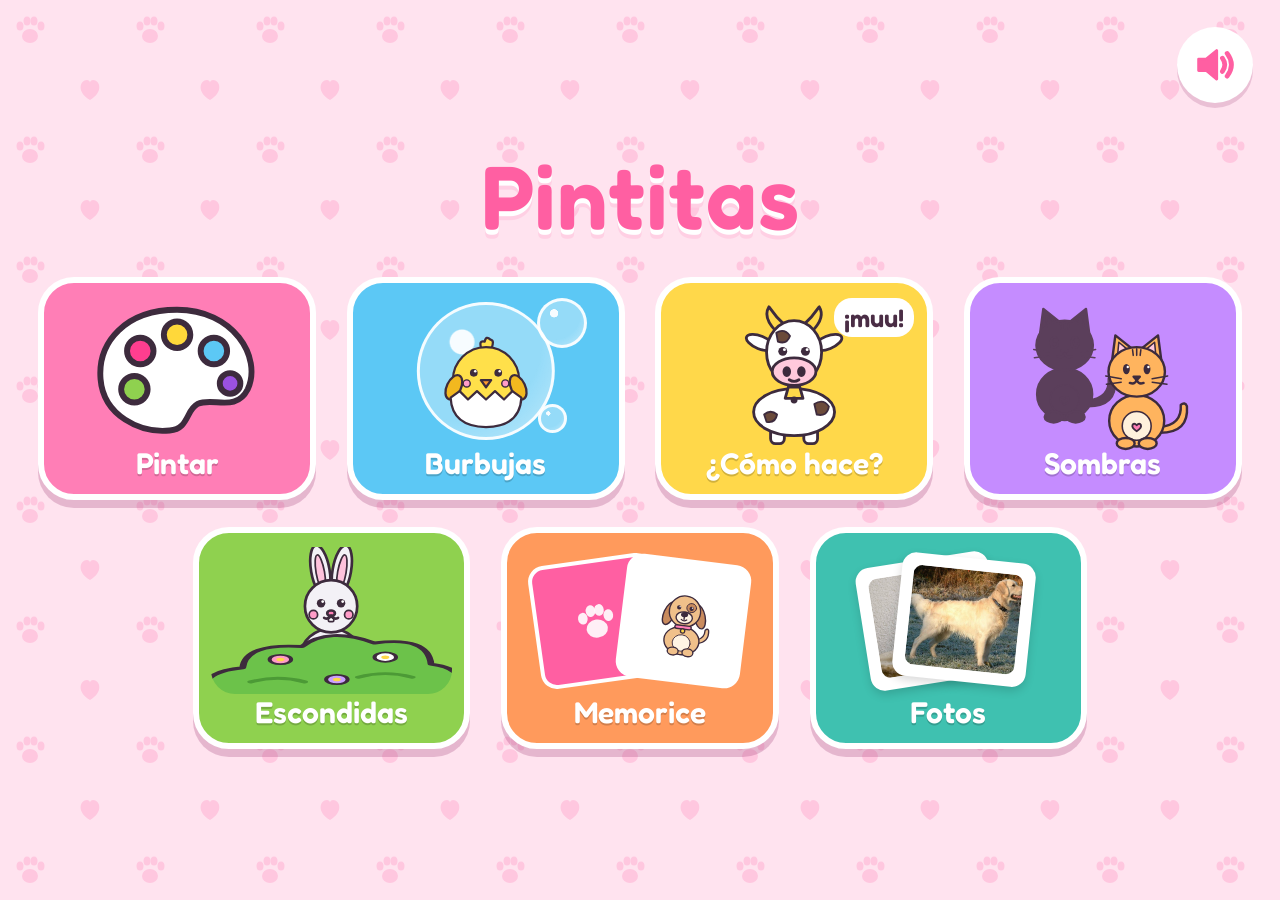
==== commit a361ea5b: "Juego Fotos: 100 fotos reales de animales que pasan con cada toque Fotos de Wikimedia Commons con su" ====
--- a/index.html
+++ b/index.html
@@ -26,6 +26,7 @@
 <section id="j-sombras" class="pantalla juego" hidden></section>
 <section id="j-escondidas" class="pantalla juego" hidden></section>
 <section id="j-memorice" class="pantalla juego" hidden></section>
+<section id="j-fotos" class="pantalla juego" hidden></section>
 
 <!-- Pintar -->
 <div id="app" class="pantalla" hidden>
@@ -91,12 +92,16 @@
     <div id="galeria" class="desplazable"></div>
     <div class="pie">
       <button id="borrar" class="boton">Borrar este dibujo</button>
+      <button id="borrar-todos" class="boton">Borrar todos (nuevo)</button>
       <button id="completa" class="boton">Pantalla completa</button>
+      <a href="creditos.html" class="boton">Créditos de las fotos</a>
+      <span id="version"></span>
     </div>
   </div>
 </div>
 
 <script src="plantillas.js"></script>
+<script src="fotos.js"></script>
 <script src="app.js"></script>
 <script src="juegos.js"></script>
 </body>
--- a/estilos.css
+++ b/estilos.css
@@ -226,7 +226,7 @@
 #teclado .chico { font-size: 18px; }
 
 .cabecera, .pie { display: flex; align-items: center; justify-content: space-between; gap: 12px; }
-.pie { justify-content: flex-start; }
+.pie { justify-content: flex-start; flex-wrap: wrap; }
 
 .boton {
   padding: 14px 22px;
@@ -370,12 +370,14 @@
   line-height: 1;
 }
 #botones-inicio {
-  display: grid;
-  grid-template-columns: repeat(3, 1fr);
+  display: flex;
+  flex-wrap: wrap;
+  justify-content: center;
   gap: 3vh 2.4vw;
-  width: min(100%, calc(118vh + 5vw), 1100px);
+  width: min(100%, calc(150vh + 7.2vw), 1300px);
 }
 .entrada {
+  width: calc((100% - 3 * 2.4vw) / 4);
   aspect-ratio: 5 / 4;
   border-radius: 36px;
   background: var(--fondo-boton);
@@ -583,7 +585,8 @@
 .pompa.p1 .pintado svg { transform: scale(1.35); }
 
 @media (orientation: portrait) {
-  #botones-inicio { grid-template-columns: repeat(2, 1fr); width: 100%; }
+  #botones-inicio { width: min(100%, calc(42vh + 2.4vw)); }
+  .entrada { width: calc((100% - 2.4vw) / 2); }
   .grilla { grid-template-columns: repeat(2, 1fr); }
   .prado { grid-template-columns: repeat(2, 1fr); grid-template-rows: repeat(3, 1fr); }
 }
@@ -654,3 +657,40 @@
 .arte.naipes .mini-dorso { left: 6%; background: var(--rosa); transform: rotate(-8deg); display: grid; place-items: center; }
 .arte.naipes .mini-dorso svg { width: 55%; fill: rgba(255,255,255,.9); }
 .arte.naipes .mini-cara { right: 6%; background: #fff; transform: rotate(7deg); padding: 4%; }
+
+/* Fotos de animales */
+#j-fotos { background: linear-gradient(#d9f6f1, #ffe3ef); touch-action: none; }
+.visor { position: absolute; inset: 0; display: grid; place-items: center; }
+.foto {
+  grid-area: 1 / 1;
+  display: flex;
+  flex-direction: column;
+  align-items: center;
+  gap: 1.5vh;
+  padding: 2vh 2vh 1.5vh;
+  background: #fff;
+  border-radius: 34px;
+  box-shadow: 0 14px 40px rgba(120, 40, 90, 0.22);
+  will-change: transform;
+}
+.foto img {
+  display: block;
+  max-width: 84vw;
+  max-height: 72vh;
+  border-radius: 24px;
+}
+.foto span { font-size: min(7vh, 56px); font-weight: 600; color: var(--rosa); line-height: 1; }
+.arte.polaroids .mini-foto {
+  position: absolute;
+  top: 6%; left: 22%;
+  width: 56%; height: 84%;
+  background: #fff;
+  padding: 5%;
+  border-radius: 14px;
+  box-shadow: 0 4px 10px rgba(0, 0, 0, 0.15);
+  transform: rotate(-9deg) translateX(-14%);
+}
+.arte.polaroids .mini-foto + .mini-foto { transform: rotate(6deg) translateX(12%); }
+.arte.polaroids img { width: 100%; height: 100%; object-fit: cover; border-radius: 9px; display: block; }
+a.boton { text-decoration: none; color: inherit; display: inline-block; }
+#version { margin-left: auto; font-size: 15px; color: #b9a6b4; }
